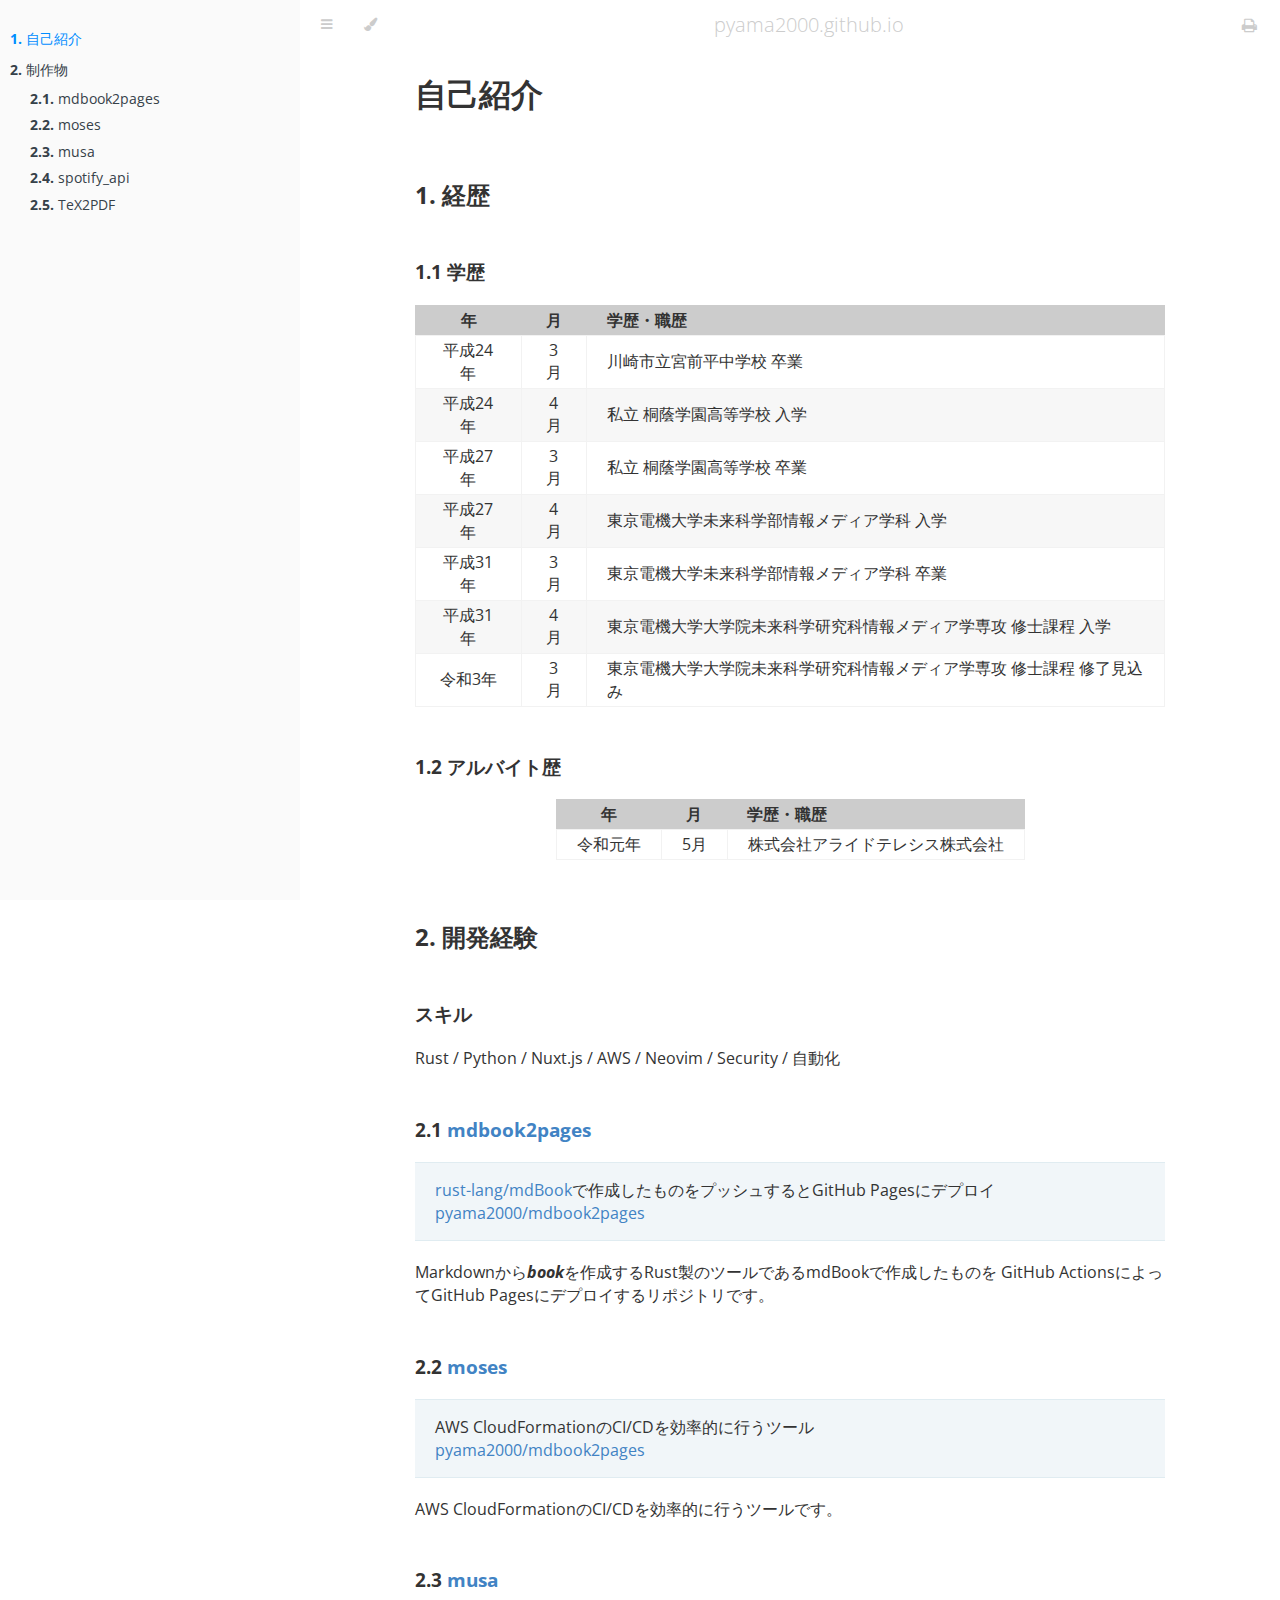
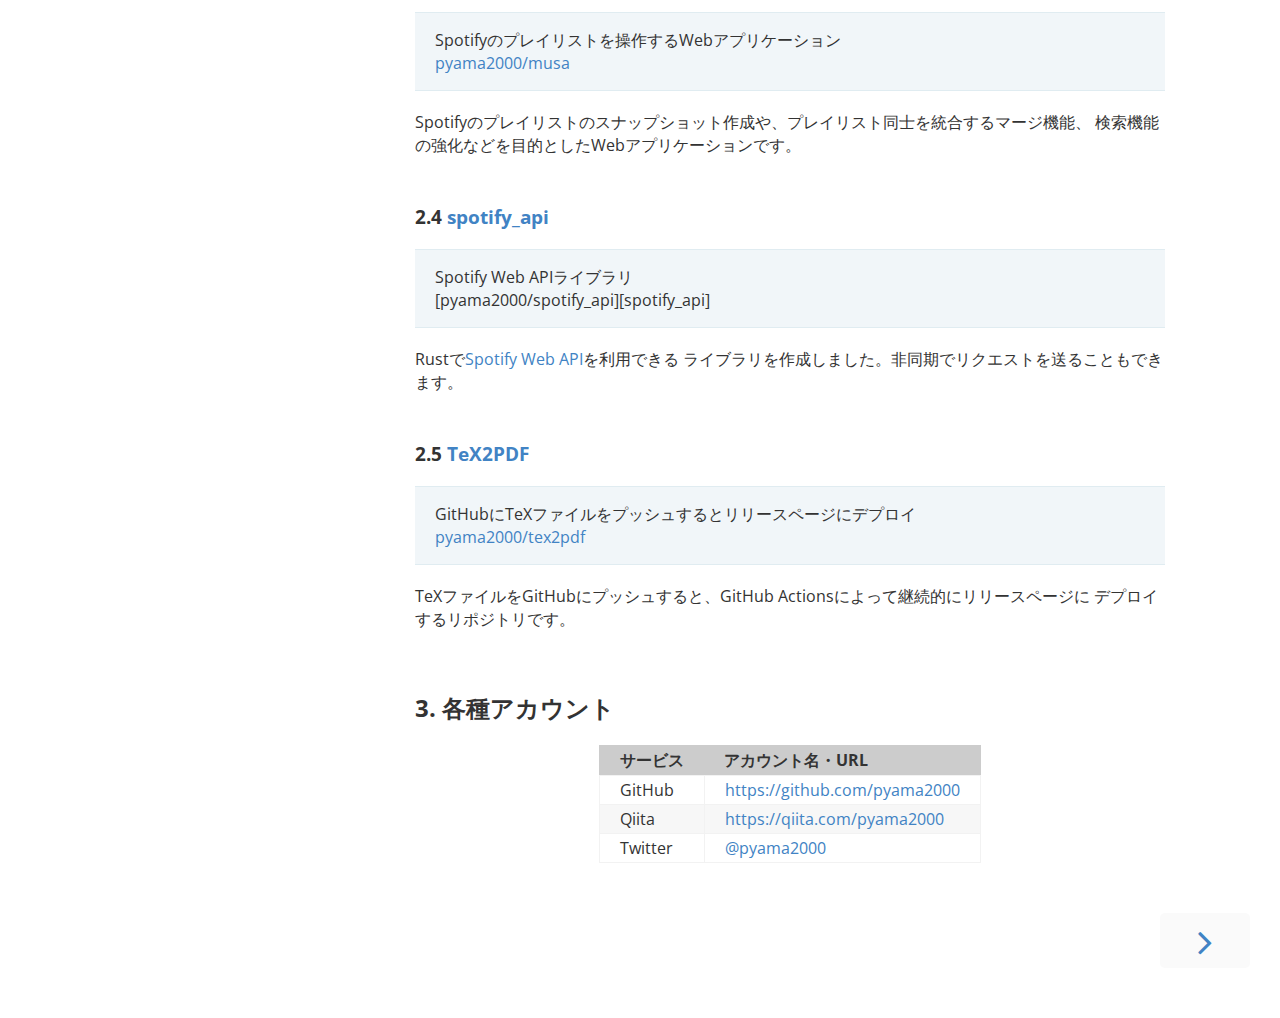
==== introduction.html @ 76fab77e "Automated deployment: Fri Jan 10 09:17:41 UTC 2020 pyama2000/mdbook2pages@8360979978c6d858d3a1d87ec2" ====
<!DOCTYPE HTML>
<html lang="jp" class="sidebar-visible no-js light">
    <head>
        <!-- Book generated using mdBook -->
        <meta charset="UTF-8">
        <title>自己紹介 - pyama2000.github.io</title>
        

        <meta content="text/html; charset=utf-8" http-equiv="Content-Type">
        <meta name="description" content="">
        <meta name="viewport" content="width=device-width, initial-scale=1">
        <meta name="theme-color" content="#ffffff" />

        <link rel="shortcut icon" href="favicon.png">
        <link rel="stylesheet" href="css/variables.css">
        <link rel="stylesheet" href="css/general.css">
        <link rel="stylesheet" href="css/chrome.css">
        <link rel="stylesheet" href="css/print.css" media="print">

        <!-- Fonts -->
        <link rel="stylesheet" href="FontAwesome/css/font-awesome.css">
        <link href="https://fonts.googleapis.com/css?family=Open+Sans:300italic,400italic,600italic,700italic,800italic,400,300,600,700,800" rel="stylesheet" type="text/css">
        <link href="https://fonts.googleapis.com/css?family=Source+Code+Pro:500" rel="stylesheet" type="text/css">

        <!-- Highlight.js Stylesheets -->
        <link rel="stylesheet" href="highlight.css">
        <link rel="stylesheet" href="tomorrow-night.css">
        <link rel="stylesheet" href="ayu-highlight.css">

        <!-- Custom theme stylesheets -->
        
        <link rel="stylesheet" href="theme/custom.css">
        

        
    </head>
    <body>
        <!-- Provide site root to javascript -->
        <script type="text/javascript">
            var path_to_root = "";
            var default_theme = window.matchMedia("(prefers-color-scheme: dark)").matches ? "light" : "light";
        </script>

        <!-- Work around some values being stored in localStorage wrapped in quotes -->
        <script type="text/javascript">
            try {
                var theme = localStorage.getItem('mdbook-theme');
                var sidebar = localStorage.getItem('mdbook-sidebar');

                if (theme.startsWith('"') && theme.endsWith('"')) {
                    localStorage.setItem('mdbook-theme', theme.slice(1, theme.length - 1));
                }

                if (sidebar.startsWith('"') && sidebar.endsWith('"')) {
                    localStorage.setItem('mdbook-sidebar', sidebar.slice(1, sidebar.length - 1));
                }
            } catch (e) { }
        </script>

        <!-- Set the theme before any content is loaded, prevents flash -->
        <script type="text/javascript">
            var theme;
            try { theme = localStorage.getItem('mdbook-theme'); } catch(e) { }
            if (theme === null || theme === undefined) { theme = default_theme; }
            var html = document.querySelector('html');
            html.classList.remove('no-js')
            html.classList.remove('light')
            html.classList.add(theme);
            html.classList.add('js');
        </script>

        <!-- Hide / unhide sidebar before it is displayed -->
        <script type="text/javascript">
            var html = document.querySelector('html');
            var sidebar = 'hidden';
            if (document.body.clientWidth >= 1080) {
                try { sidebar = localStorage.getItem('mdbook-sidebar'); } catch(e) { }
                sidebar = sidebar || 'visible';
            }
            html.classList.remove('sidebar-visible');
            html.classList.add("sidebar-" + sidebar);
        </script>

        <nav id="sidebar" class="sidebar" aria-label="Table of contents">
            <div id="sidebar-scrollbox" class="sidebar-scrollbox">
                <ol class="chapter"><li class="expanded "><a href="introduction.html" class="active"><strong aria-hidden="true">1.</strong> 自己紹介</a></li><li class="expanded "><a href="production/tof.html"><strong aria-hidden="true">2.</strong> 制作物</a></li><li><ol class="section"><li class="expanded "><a href="production/mdbook2pages.html"><strong aria-hidden="true">2.1.</strong> mdbook2pages</a></li><li class="expanded "><a href="production/moses.html"><strong aria-hidden="true">2.2.</strong> moses</a></li><li class="expanded "><a href="production/musa.html"><strong aria-hidden="true">2.3.</strong> musa</a></li><li class="expanded "><a href="production/spotif_api.html"><strong aria-hidden="true">2.4.</strong> spotify_api</a></li><li class="expanded "><a href="production/tex2pdf.html"><strong aria-hidden="true">2.5.</strong> TeX2PDF</a></li></ol></li></ol>
            </div>
            <div id="sidebar-resize-handle" class="sidebar-resize-handle"></div>
        </nav>

        <div id="page-wrapper" class="page-wrapper">

            <div class="page">
                
                <div id="menu-bar" class="menu-bar">
                    <div id="menu-bar-sticky-container">
                        <div class="left-buttons">
                            <button id="sidebar-toggle" class="icon-button" type="button" title="Toggle Table of Contents" aria-label="Toggle Table of Contents" aria-controls="sidebar">
                                <i class="fa fa-bars"></i>
                            </button>
                            <button id="theme-toggle" class="icon-button" type="button" title="Change theme" aria-label="Change theme" aria-haspopup="true" aria-expanded="false" aria-controls="theme-list">
                                <i class="fa fa-paint-brush"></i>
                            </button>
                            <ul id="theme-list" class="theme-popup" aria-label="Themes" role="menu">
                                <li role="none"><button role="menuitem" class="theme" id="light">Light (default)</button></li>
                                <li role="none"><button role="menuitem" class="theme" id="rust">Rust</button></li>
                                <li role="none"><button role="menuitem" class="theme" id="coal">Coal</button></li>
                                <li role="none"><button role="menuitem" class="theme" id="navy">Navy</button></li>
                                <li role="none"><button role="menuitem" class="theme" id="ayu">Ayu</button></li>
                            </ul>
                            
                        </div>

                        <h1 class="menu-title">pyama2000.github.io</h1>

                        <div class="right-buttons">
                            <a href="print.html" title="Print this book" aria-label="Print this book">
                                <i id="print-button" class="fa fa-print"></i>
                            </a>
                            
                        </div>
                    </div>
                </div>

                

                <!-- Apply ARIA attributes after the sidebar and the sidebar toggle button are added to the DOM -->
                <script type="text/javascript">
                    document.getElementById('sidebar-toggle').setAttribute('aria-expanded', sidebar === 'visible');
                    document.getElementById('sidebar').setAttribute('aria-hidden', sidebar !== 'visible');
                    Array.from(document.querySelectorAll('#sidebar a')).forEach(function(link) {
                        link.setAttribute('tabIndex', sidebar === 'visible' ? 0 : -1);
                    });
                </script>

                <div id="content" class="content">
                    <main>
                        <h1><a class="header" href="#自己紹介" id="自己紹介">自己紹介</a></h1>
<h2><a class="header" href="#1-経歴" id="1-経歴">1. 経歴</a></h2>
<h3><a class="header" href="#11-学歴" id="11-学歴">1.1 学歴</a></h3>
<table><thead><tr><th align="center">年</th><th align="center">月</th><th align="left">学歴・職歴</th></tr></thead><tbody>
<tr><td align="center">平成24年</td><td align="center">3月</td><td align="left">川崎市立宮前平中学校 卒業</td></tr>
<tr><td align="center">平成24年</td><td align="center">4月</td><td align="left">私立 桐蔭学園高等学校 入学</td></tr>
<tr><td align="center">平成27年</td><td align="center">3月</td><td align="left">私立 桐蔭学園高等学校 卒業</td></tr>
<tr><td align="center">平成27年</td><td align="center">4月</td><td align="left">東京電機大学未来科学部情報メディア学科 入学</td></tr>
<tr><td align="center">平成31年</td><td align="center">3月</td><td align="left">東京電機大学未来科学部情報メディア学科 卒業</td></tr>
<tr><td align="center">平成31年</td><td align="center">4月</td><td align="left">東京電機大学大学院未来科学研究科情報メディア学専攻 修士課程 入学</td></tr>
<tr><td align="center">令和3年</td><td align="center">3月</td><td align="left">東京電機大学大学院未来科学研究科情報メディア学専攻 修士課程 修了見込み</td></tr>
</tbody></table>
<h3><a class="header" href="#12-アルバイト歴" id="12-アルバイト歴">1.2 アルバイト歴</a></h3>
<table><thead><tr><th align="center">年</th><th align="center">月</th><th align="left">学歴・職歴</th></tr></thead><tbody>
<tr><td align="center">令和元年</td><td align="center">5月</td><td align="left">株式会社アライドテレシス株式会社</td></tr>
</tbody></table>
<h2><a class="header" href="#2-開発経験" id="2-開発経験">2. 開発経験</a></h2>
<h3><a class="header" href="#スキル" id="スキル">スキル</a></h3>
<p>Rust / Python / Nuxt.js / AWS / Neovim / Security / 自動化</p>
<h3><a class="header" href="#21-a-hrefproductionmdbook2pageshtmlmdbook2pagesa" id="21-a-hrefproductionmdbook2pageshtmlmdbook2pagesa">2.1 <a href="./production/mdbook2pages.html">mdbook2pages</a></a></h3>
<blockquote>
<p><a href="https://github.com/rust-lang/mdBook">rust-lang/mdBook</a>で作成したものをプッシュするとGitHub Pagesにデプロイ<br />
<a href="https://github.com/pyama2000/mdbook2pages">pyama2000/mdbook2pages</a></p>
</blockquote>
<p>Markdownから<em><strong>book</strong></em>を作成するRust製のツールであるmdBookで作成したものを
GitHub ActionsによってGitHub Pagesにデプロイするリポジトリです。</p>
<h3><a class="header" href="#22-a-hrefproductionmoseshtmlmosesa" id="22-a-hrefproductionmoseshtmlmosesa">2.2 <a href="./production/moses.html">moses</a></a></h3>
<blockquote>
<p>AWS CloudFormationのCI/CDを効率的に行うツール<br />
<a href="https://github.com/pyama2000/mdbook2pages">pyama2000/mdbook2pages</a></p>
</blockquote>
<p>AWS CloudFormationのCI/CDを効率的に行うツールです。</p>
<h3><a class="header" href="#23-a-hrefproductionmusahtmlmusaa" id="23-a-hrefproductionmusahtmlmusaa">2.3 <a href="./production/musa.html">musa</a></a></h3>
<blockquote>
<p>Spotifyのプレイリストを操作するWebアプリケーション<br />
<a href="https://github.com/pyama2000/musa">pyama2000/musa</a></p>
</blockquote>
<p>Spotifyのプレイリストのスナップショット作成や、プレイリスト同士を統合するマージ機能、
検索機能の強化などを目的としたWebアプリケーションです。</p>
<h3><a class="header" href="#24-a-hrefproductionspotif_apihtmlspotify_apia" id="24-a-hrefproductionspotif_apihtmlspotify_apia">2.4 <a href="./production/spotif_api.html">spotify_api</a></a></h3>
<blockquote>
<p>Spotify Web APIライブラリ<br />
[pyama2000/spotify_api][spotify_api]</p>
</blockquote>
<p>Rustで<a href="https://developer.spotify.com/documentation/web-api">Spotify Web API</a>を利用できる
ライブラリを作成しました。非同期でリクエストを送ることもできます。</p>
<h3><a class="header" href="#25-a-hrefproductiontex2pdfhtmltex2pdfa" id="25-a-hrefproductiontex2pdfhtmltex2pdfa">2.5 <a href="./production/tex2pdf.html">TeX2PDF</a></a></h3>
<blockquote>
<p>GitHubにTeXファイルをプッシュするとリリースページにデプロイ<br />
<a href="https://github.com/pyama2000/tex2pdf">pyama2000/tex2pdf</a></p>
</blockquote>
<p>TeXファイルをGitHubにプッシュすると、GitHub Actionsによって継続的にリリースページに
デプロイするリポジトリです。</p>
<h2><a class="header" href="#3-各種アカウント" id="3-各種アカウント">3. 各種アカウント</a></h2>
<table><thead><tr><th align="left">サービス</th><th align="left">アカウント名・URL</th></tr></thead><tbody>
<tr><td align="left">GitHub</td><td align="left"><a href="https://github.com/pyama2000">https://github.com/pyama2000</a></td></tr>
<tr><td align="left">Qiita</td><td align="left"><a href="https://qiita.com/pyama2000">https://qiita.com/pyama2000</a></td></tr>
<tr><td align="left">Twitter</td><td align="left"><a href="https://twitter.com/pyama2000">@pyama2000</a></td></tr>
</tbody></table>

                    </main>

                    <nav class="nav-wrapper" aria-label="Page navigation">
                        <!-- Mobile navigation buttons -->
                        

                        
                            <a rel="next" href="production/tof.html" class="mobile-nav-chapters next" title="Next chapter" aria-label="Next chapter" aria-keyshortcuts="Right">
                                <i class="fa fa-angle-right"></i>
                            </a>
                        

                        <div style="clear: both"></div>
                    </nav>
                </div>
            </div>

            <nav class="nav-wide-wrapper" aria-label="Page navigation">
                

                
                    <a href="production/tof.html" class="nav-chapters next" title="Next chapter" aria-label="Next chapter" aria-keyshortcuts="Right">
                        <i class="fa fa-angle-right"></i>
                    </a>
                
            </nav>

        </div>

        

        

        
        
        
        <script type="text/javascript">
            window.playpen_copyable = true;
        </script>
        

        

        

        <script src="clipboard.min.js" type="text/javascript" charset="utf-8"></script>
        <script src="highlight.js" type="text/javascript" charset="utf-8"></script>
        <script src="book.js" type="text/javascript" charset="utf-8"></script>

        <!-- Custom JS scripts -->
        

        

    </body>
</html>
---- css/variables.css ----
/* Globals */

:root {
    --sidebar-width: 300px;
    --page-padding: 15px;
    --content-max-width: 750px;
    --menu-bar-height: 50px;
}

/* Themes */

.ayu {
    --bg: hsl(210, 25%, 8%);
    --fg: #c5c5c5;

    --sidebar-bg: #14191f;
    --sidebar-fg: #c8c9db;
    --sidebar-non-existant: #5c6773;
    --sidebar-active: #ffb454;
    --sidebar-spacer: #2d334f;

    --scrollbar: var(--sidebar-fg);

    --icons: #737480;
    --icons-hover: #b7b9cc;

    --links: #0096cf;

    --inline-code-color: #ffb454;

    --theme-popup-bg: #14191f;
    --theme-popup-border: #5c6773;
    --theme-hover: #191f26;

    --quote-bg: hsl(226, 15%, 17%);
    --quote-border: hsl(226, 15%, 22%);

    --table-border-color: hsl(210, 25%, 13%);
    --table-header-bg: hsl(210, 25%, 28%);
    --table-alternate-bg: hsl(210, 25%, 11%);

    --searchbar-border-color: #848484;
    --searchbar-bg: #424242;
    --searchbar-fg: #fff;
    --searchbar-shadow-color: #d4c89f;
    --searchresults-header-fg: #666;
    --searchresults-border-color: #888;
    --searchresults-li-bg: #252932;
    --search-mark-bg: #e3b171;
}

.coal {
    --bg: hsl(200, 7%, 8%);
    --fg: #98a3ad;

    --sidebar-bg: #292c2f;
    --sidebar-fg: #a1adb8;
    --sidebar-non-existant: #505254;
    --sidebar-active: #3473ad;
    --sidebar-spacer: #393939;

    --scrollbar: var(--sidebar-fg);

    --icons: #43484d;
    --icons-hover: #b3c0cc;

    --links: #2b79a2;

    --inline-code-color: #c5c8c6;;

    --theme-popup-bg: #141617;
    --theme-popup-border: #43484d;
    --theme-hover: #1f2124;

    --quote-bg: hsl(234, 21%, 18%);
    --quote-border: hsl(234, 21%, 23%);

    --table-border-color: hsl(200, 7%, 13%);
    --table-header-bg: hsl(200, 7%, 28%);
    --table-alternate-bg: hsl(200, 7%, 11%);

    --searchbar-border-color: #aaa;
    --searchbar-bg: #b7b7b7;
    --searchbar-fg: #000;
    --searchbar-shadow-color: #aaa;
    --searchresults-header-fg: #666;
    --searchresults-border-color: #98a3ad;
    --searchresults-li-bg: #2b2b2f;
    --search-mark-bg: #355c7d;
}

.light {
    --bg: hsl(0, 0%, 100%);
    --fg: #333333;

    --sidebar-bg: #fafafa;
    --sidebar-fg: #364149;
    --sidebar-non-existant: #aaaaaa;
    --sidebar-active: #008cff;
    --sidebar-spacer: #f4f4f4;

    --scrollbar: #cccccc;

    --icons: #cccccc;
    --icons-hover: #333333;

    --links: #4183c4;

    --inline-code-color: #6e6b5e;

    --theme-popup-bg: #fafafa;
    --theme-popup-border: #cccccc;
    --theme-hover: #e6e6e6;

    --quote-bg: hsl(197, 37%, 96%);
    --quote-border: hsl(197, 37%, 91%);

    --table-border-color: hsl(0, 0%, 95%);
    --table-header-bg: hsl(0, 0%, 80%);
    --table-alternate-bg: hsl(0, 0%, 97%);

    --searchbar-border-color: #aaa;
    --searchbar-bg: #fafafa;
    --searchbar-fg: #000;
    --searchbar-shadow-color: #aaa;
    --searchresults-header-fg: #666;
    --searchresults-border-color: #888;
    --searchresults-li-bg: #e4f2fe;
    --search-mark-bg: #a2cff5;
}

.navy {
    --bg: hsl(226, 23%, 11%);
    --fg: #bcbdd0;

    --sidebar-bg: #282d3f;
    --sidebar-fg: #c8c9db;
    --sidebar-non-existant: #505274;
    --sidebar-active: #2b79a2;
    --sidebar-spacer: #2d334f;

    --scrollbar: var(--sidebar-fg);

    --icons: #737480;
    --icons-hover: #b7b9cc;

    --links: #2b79a2;

    --inline-code-color: #c5c8c6;;

    --theme-popup-bg: #161923;
    --theme-popup-border: #737480;
    --theme-hover: #282e40;

    --quote-bg: hsl(226, 15%, 17%);
    --quote-border: hsl(226, 15%, 22%);

    --table-border-color: hsl(226, 23%, 16%);
    --table-header-bg: hsl(226, 23%, 31%);
    --table-alternate-bg: hsl(226, 23%, 14%);

    --searchbar-border-color: #aaa;
    --searchbar-bg: #aeaec6;
    --searchbar-fg: #000;
    --searchbar-shadow-color: #aaa;
    --searchresults-header-fg: #5f5f71;
    --searchresults-border-color: #5c5c68;
    --searchresults-li-bg: #242430;
    --search-mark-bg: #a2cff5;
}

.rust {
    --bg: hsl(60, 9%, 87%);
    --fg: #262625;

    --sidebar-bg: #3b2e2a;
    --sidebar-fg: #c8c9db;
    --sidebar-non-existant: #505254;
    --sidebar-active: #e69f67;
    --sidebar-spacer: #45373a;

    --scrollbar: var(--sidebar-fg);

    --icons: #737480;
    --icons-hover: #262625;

    --links: #2b79a2;

    --inline-code-color: #6e6b5e;

    --theme-popup-bg: #e1e1db;
    --theme-popup-border: #b38f6b;
    --theme-hover: #99908a;

    --quote-bg: hsl(60, 5%, 75%);
    --quote-border: hsl(60, 5%, 70%);

    --table-border-color: hsl(60, 9%, 82%);
    --table-header-bg: #b3a497;
    --table-alternate-bg: hsl(60, 9%, 84%);

    --searchbar-border-color: #aaa;
    --searchbar-bg: #fafafa;
    --searchbar-fg: #000;
    --searchbar-shadow-color: #aaa;
    --searchresults-header-fg: #666;
    --searchresults-border-color: #888;
    --searchresults-li-bg: #dec2a2;
    --search-mark-bg: #e69f67;
}

@media (prefers-color-scheme: dark) {
    .light.no-js {
        --bg: hsl(200, 7%, 8%);
        --fg: #98a3ad;

        --sidebar-bg: #292c2f;
        --sidebar-fg: #a1adb8;
        --sidebar-non-existant: #505254;
        --sidebar-active: #3473ad;
        --sidebar-spacer: #393939;

        --scrollbar: var(--sidebar-fg);

        --icons: #43484d;
        --icons-hover: #b3c0cc;

        --links: #2b79a2;

        --inline-code-color: #c5c8c6;;

        --theme-popup-bg: #141617;
        --theme-popup-border: #43484d;
        --theme-hover: #1f2124;

        --quote-bg: hsl(234, 21%, 18%);
        --quote-border: hsl(234, 21%, 23%);

        --table-border-color: hsl(200, 7%, 13%);
        --table-header-bg: hsl(200, 7%, 28%);
        --table-alternate-bg: hsl(200, 7%, 11%);

        --searchbar-border-color: #aaa;
        --searchbar-bg: #b7b7b7;
        --searchbar-fg: #000;
        --searchbar-shadow-color: #aaa;
        --searchresults-header-fg: #666;
        --searchresults-border-color: #98a3ad;
        --searchresults-li-bg: #2b2b2f;
        --search-mark-bg: #355c7d;
    }
}
---- css/general.css ----
/* Base styles and content styles */

@import 'variables.css';

:root {
    /* Browser default font-size is 16px, this way 1 rem = 10px */
    font-size: 62.5%;
}

html {
    font-family: "Open Sans", sans-serif;
    color: var(--fg);
    background-color: var(--bg);
    text-size-adjust: none;
}

body {
    margin: 0;
    font-size: 1.6rem;
    overflow-x: hidden;
}

code {
    font-family: "Source Code Pro", Consolas, "Ubuntu Mono", Menlo, "DejaVu Sans Mono", monospace, monospace !important;
    font-size: 0.875em; /* please adjust the ace font size accordingly in editor.js */
}

.left { float: left; }
.right { float: right; }
.boring { opacity: 0.6; }
.hide-boring .boring { display: none; }
.hidden { display: none; }

h2, h3 { margin-top: 2.5em; }
h4, h5 { margin-top: 2em; }

.header + .header h3,
.header + .header h4,
.header + .header h5 {
    margin-top: 1em;
}

h1 a.header:target::before,
h2 a.header:target::before,
h3 a.header:target::before,
h4 a.header:target::before {
    display: inline-block;
    content: "»";
    margin-left: -30px;
    width: 30px;
}

h1 a.header:target,
h2 a.header:target,
h3 a.header:target,
h4 a.header:target {
    scroll-margin-top: calc(var(--menu-bar-height) + 0.5em);
}

.page {
    outline: 0;
    padding: 0 var(--page-padding);
}
.page-wrapper {
    box-sizing: border-box;
}
.js:not(.sidebar-resizing) .page-wrapper {
    transition: margin-left 0.3s ease, transform 0.3s ease; /* Animation: slide away */
}

.content {
    overflow-y: auto;
    padding: 0 15px;
    padding-bottom: 50px;
}
.content main {
    margin-left: auto;
    margin-right: auto;
    max-width: var(--content-max-width);
}
.content a { text-decoration: none; }
.content a:hover { text-decoration: underline; }
.content img { max-width: 100%; }
.content .header:link,
.content .header:visited {
    color: var(--fg);
}
.content .header:link,
.content .header:visited:hover {
    text-decoration: none;
}

table {
    margin: 0 auto;
    border-collapse: collapse;
}
table td {
    padding: 3px 20px;
    border: 1px var(--table-border-color) solid;
}
table thead {
    background: var(--table-header-bg);
}
table thead td {
    font-weight: 700;
    border: none;
}
table thead th {
    padding: 3px 20px;
}
table thead tr {
    border: 1px var(--table-header-bg) solid;
}
/* Alternate background colors for rows */
table tbody tr:nth-child(2n) {
    background: var(--table-alternate-bg);
}


blockquote {
    margin: 20px 0;
    padding: 0 20px;
    color: var(--fg);
    background-color: var(--quote-bg);
    border-top: .1em solid var(--quote-border);
    border-bottom: .1em solid var(--quote-border);
}


:not(.footnote-definition) + .footnote-definition,
.footnote-definition + :not(.footnote-definition) {
    margin-top: 2em;
}
.footnote-definition {
    font-size: 0.9em;
    margin: 0.5em 0;
}
.footnote-definition p {
    display: inline;
}

.tooltiptext {
    position: absolute;
    visibility: hidden;
    color: #fff;
    background-color: #333;
    transform: translateX(-50%); /* Center by moving tooltip 50% of its width left */
    left: -8px; /* Half of the width of the icon */
    top: -35px;
    font-size: 0.8em;
    text-align: center;
    border-radius: 6px;
    padding: 5px 8px;
    margin: 5px;
    z-index: 1000;
}
.tooltipped .tooltiptext {
    visibility: visible;
}
---- css/chrome.css ----
/* CSS for UI elements (a.k.a. chrome) */

@import 'variables.css';

::-webkit-scrollbar {
    background: var(--bg);
}
::-webkit-scrollbar-thumb {
    background: var(--scrollbar);
}
html {
    scrollbar-color: var(--scrollbar) var(--bg);
}
#searchresults a,
.content a:link,
a:visited,
a > .hljs {
    color: var(--links);
}

/* Menu Bar */

#menu-bar {
    position: -webkit-sticky;
    position: sticky;
    top: 0;
    z-index: 101;
    margin: auto calc(0px - var(--page-padding));
}
#menu-bar > #menu-bar-sticky-container {
    display: flex;
    flex-wrap: wrap;
    background-color: var(--bg);
    border-bottom-color: var(--bg);
    border-bottom-width: 1px;
    border-bottom-style: solid;
}
.js #menu-bar > #menu-bar-sticky-container {
    transition: transform 0.3s;
}
#menu-bar.bordered > #menu-bar-sticky-container  {
    border-bottom-color: var(--table-border-color);
}
#menu-bar i, #menu-bar .icon-button {
    position: relative;
    padding: 0 8px;
    z-index: 10;
    line-height: var(--menu-bar-height);
    cursor: pointer;
    transition: color 0.5s;
}
@media only screen and (max-width: 420px) {
    #menu-bar i, #menu-bar .icon-button {
        padding: 0 5px;
    }
}

.icon-button {
    border: none;
    background: none;
    padding: 0;
    color: inherit;
}
.icon-button i {
    margin: 0;
}

.right-buttons {
    margin: 0 15px;
}
.right-buttons a {
    text-decoration: none;
}

html:not(.sidebar-visible) #menu-bar:not(:hover).folded > #menu-bar-sticky-container {
    transform: translateY(calc(-10px - var(--menu-bar-height)));
}

.left-buttons {
    display: flex;
    margin: 0 5px;
}
.no-js .left-buttons {
    display: none;
}

.menu-title {
    display: inline-block;
    font-weight: 200;
    font-size: 2rem;
    line-height: var(--menu-bar-height);
    text-align: center;
    margin: 0;
    flex: 1;
    white-space: nowrap;
    overflow: hidden;
    text-overflow: ellipsis;
}
.js .menu-title {
    cursor: pointer;
}

.menu-bar,
.menu-bar:visited,
.nav-chapters,
.nav-chapters:visited,
.mobile-nav-chapters,
.mobile-nav-chapters:visited,
.menu-bar .icon-button,
.menu-bar a i {
    color: var(--icons);
}

.menu-bar i:hover,
.menu-bar .icon-button:hover,
.nav-chapters:hover,
.mobile-nav-chapters i:hover {
    color: var(--icons-hover);
}

/* Nav Icons */

.nav-chapters {
    font-size: 2.5em;
    text-align: center;
    text-decoration: none;

    position: fixed;
    top: 0;
    bottom: 0;
    margin: 0;
    max-width: 150px;
    min-width: 90px;

    display: flex;
    justify-content: center;
    align-content: center;
    flex-direction: column;

    transition: color 0.5s, background-color 0.5s;
}

.nav-chapters:hover {
    text-decoration: none;
    background-color: var(--theme-hover);
    transition: background-color 0.15s, color 0.15s;
}

.nav-wrapper {
    margin-top: 50px;
    display: none;
}

.mobile-nav-chapters {
    font-size: 2.5em;
    text-align: center;
    text-decoration: none;
    width: 90px;
    border-radius: 5px;
    background-color: var(--sidebar-bg);
}

.previous {
    float: left;
}

.next {
    float: right;
    right: var(--page-padding);
}

@media only screen and (max-width: 1080px) {
    .nav-wide-wrapper { display: none; }
    .nav-wrapper { display: block; }
}

@media only screen and (max-width: 1380px) {
    .sidebar-visible .nav-wide-wrapper { display: none; }
    .sidebar-visible .nav-wrapper { display: block; }
}

/* Inline code */

:not(pre) > .hljs {
    display: inline;
    padding: 0.1em 0.3em;
    border-radius: 3px;
}

:not(pre):not(a) > .hljs {
    color: var(--inline-code-color);
    overflow-x: initial;
}

a:hover > .hljs {
    text-decoration: underline;
}

pre {
    position: relative;
}
pre > .buttons {
    position: absolute;
    z-index: 100;
    right: 5px;
    top: 5px;

    color: var(--sidebar-fg);
    cursor: pointer;
}
pre > .buttons :hover {
    color: var(--sidebar-active);
}
pre > .buttons i {
    margin-left: 8px;
}
pre > .buttons button {
    color: inherit;
    background: transparent;
    border: none;
    cursor: inherit;
}
pre > .result {
    margin-top: 10px;
}

/* Search */

#searchresults a {
    text-decoration: none;
}

mark {
    border-radius: 2px;
    padding: 0 3px 1px 3px;
    margin: 0 -3px -1px -3px;
    background-color: var(--search-mark-bg);
    transition: background-color 300ms linear;
    cursor: pointer;
}

mark.fade-out {
    background-color: rgba(0,0,0,0) !important;
    cursor: auto;
}

.searchbar-outer {
    margin-left: auto;
    margin-right: auto;
    max-width: var(--content-max-width);
}

#searchbar {
    width: 100%;
    margin: 5px auto 0px auto;
    padding: 10px 16px;
    transition: box-shadow 300ms ease-in-out;
    border: 1px solid var(--searchbar-border-color);
    border-radius: 3px;
    background-color: var(--searchbar-bg);
    color: var(--searchbar-fg);
}
#searchbar:focus,
#searchbar.active {
    box-shadow: 0 0 3px var(--searchbar-shadow-color);
}

.searchresults-header {
    font-weight: bold;
    font-size: 1em;
    padding: 18px 0 0 5px;
    color: var(--searchresults-header-fg);
}

.searchresults-outer {
    margin-left: auto;
    margin-right: auto;
    max-width: var(--content-max-width);
    border-bottom: 1px dashed var(--searchresults-border-color);
}

ul#searchresults {
    list-style: none;
    padding-left: 20px;
}
ul#searchresults li {
    margin: 10px 0px;
    padding: 2px;
    border-radius: 2px;
}
ul#searchresults li.focus {
    background-color: var(--searchresults-li-bg);
}
ul#searchresults span.teaser {
    display: block;
    clear: both;
    margin: 5px 0 0 20px;
    font-size: 0.8em;
}
ul#searchresults span.teaser em {
    font-weight: bold;
    font-style: normal;
}

/* Sidebar */

.sidebar {
    position: fixed;
    left: 0;
    top: 0;
    bottom: 0;
    width: var(--sidebar-width);
    font-size: 0.875em;
    box-sizing: border-box;
    -webkit-overflow-scrolling: touch;
    overscroll-behavior-y: contain;
    background-color: var(--sidebar-bg);
    color: var(--sidebar-fg);
}
.sidebar-resizing {
    -moz-user-select: none;
    -webkit-user-select: none;
    -ms-user-select: none;
    user-select: none;
}
.js:not(.sidebar-resizing) .sidebar {
    transition: transform 0.3s; /* Animation: slide away */
}
.sidebar code {
    line-height: 2em;
}
.sidebar .sidebar-scrollbox {
    overflow-y: auto;
    position: absolute;
    top: 0;
    bottom: 0;
    left: 0;
    right: 0;
    padding: 10px 10px;
}
.sidebar .sidebar-resize-handle {
    position: absolute;
    cursor: col-resize;
    width: 0;
    right: 0;
    top: 0;
    bottom: 0;
}
.js .sidebar .sidebar-resize-handle {
    cursor: col-resize;
    width: 5px;
}
.sidebar-hidden .sidebar {
    transform: translateX(calc(0px - var(--sidebar-width)));
}
.sidebar::-webkit-scrollbar {
    background: var(--sidebar-bg);
}
.sidebar::-webkit-scrollbar-thumb {
    background: var(--scrollbar);
}

.sidebar-visible .page-wrapper {
    transform: translateX(var(--sidebar-width));
}
@media only screen and (min-width: 620px) {
    .sidebar-visible .page-wrapper {
        transform: none;
        margin-left: var(--sidebar-width);
    }
}

.chapter {
    list-style: none outside none;
    padding-left: 0;
    line-height: 2.2em;
}

.chapter ol {
    width: 100%;
}

.chapter li {
    display: flex;
    color: var(--sidebar-non-existant);
}
.chapter li a {
    display: block;
    padding: 0;
    text-decoration: none;
    color: var(--sidebar-fg);
}

.chapter li a:hover {
    color: var(--sidebar-active);
}

.chapter li a.active {
    color: var(--sidebar-active);
}

.chapter li > a.toggle {
    cursor: pointer;
    display: block;
    margin-left: auto;
    padding: 0 10px;
    user-select: none;
    opacity: 0.68;
}

.chapter li > a.toggle div {
    transition: transform 0.5s;
}

/* collapse the section */
.chapter li:not(.expanded) + li > ol {
    display: none;
}

.chapter li.expanded > a.toggle div {
    transform: rotate(90deg);
}

.spacer {
    width: 100%;
    height: 3px;
    margin: 5px 0px;
}
.chapter .spacer {
    background-color: var(--sidebar-spacer);
}

@media (-moz-touch-enabled: 1), (pointer: coarse) {
    .chapter li a { padding: 5px 0; }
    .spacer { margin: 10px 0; }
}

.section {
    list-style: none outside none;
    padding-left: 20px;
    line-height: 1.9em;
}

/* Theme Menu Popup */

.theme-popup {
    position: absolute;
    left: 10px;
    top: var(--menu-bar-height);
    z-index: 1000;
    border-radius: 4px;
    font-size: 0.7em;
    color: var(--fg);
    background: var(--theme-popup-bg);
    border: 1px solid var(--theme-popup-border);
    margin: 0;
    padding: 0;
    list-style: none;
    display: none;
}
.theme-popup .default {
    color: var(--icons);
}
.theme-popup .theme {
    width: 100%;
    border: 0;
    margin: 0;
    padding: 2px 10px;
    line-height: 25px;
    white-space: nowrap;
    text-align: left;
    cursor: pointer;
    color: inherit;
    background: inherit;
    font-size: inherit;
}
.theme-popup .theme:hover {
    background-color: var(--theme-hover);
}
.theme-popup .theme:hover:first-child,
.theme-popup .theme:hover:last-child {
    border-top-left-radius: inherit;
    border-top-right-radius: inherit;
}
---- css/print.css ----
#sidebar,
#menu-bar,
.nav-chapters,
.mobile-nav-chapters {
    display: none;
}

#page-wrapper.page-wrapper {
    transform: none;
    margin-left: 0px;
    overflow-y: initial;
}

#content {
    max-width: none;
    margin: 0;
    padding: 0;
}

.page {
    overflow-y: initial;
}

code {
    background-color: #666666;
    border-radius: 5px;

    /* Force background to be printed in Chrome */
    -webkit-print-color-adjust: exact;
}

pre > .buttons {
    z-index: 2;
}

a, a:visited, a:active, a:hover {
    color: #4183c4;
    text-decoration: none;
}

h1, h2, h3, h4, h5, h6 {
    page-break-inside: avoid;
    page-break-after: avoid;
}

pre, code {
    page-break-inside: avoid;
    white-space: pre-wrap;
}

.fa {
    display: none !important;
}
---- highlight.css ----
/*

Gruvbox style (dark) (c) Pavel Pertsev (original style at https://github.com/morhetz/gruvbox)

*/

.hljs {
  display: block;
  overflow-x: auto;
  padding: 0.5em;
  background: #282828;
}

.hljs,
.hljs-subst {
  color: #ebdbb2 !important;
}

/* Gruvbox Red */
.hljs-deletion,
.hljs-formula,
.hljs-keyword,
.hljs-link,
.hljs-selector-tag {
  color: #fb4934;
}

/* Gruvbox Blue */
.hljs-built_in,
.hljs-emphasis,
.hljs-name,
.hljs-quote,
.hljs-strong,
.hljs-title,
.hljs-variable {
  color: #83a598;
}

/* Gruvbox Yellow */
.hljs-attr,
.hljs-params,
.hljs-template-tag,
.hljs-type {
  color: #fabd2f;
}

/* Gruvbox Purple */
.hljs-builtin-name,
.hljs-doctag,
.hljs-literal,
.hljs-number {
  color: #8f3f71;
}

/* Gruvbox Orange */
.hljs-code,
.hljs-meta,
.hljs-regexp,
.hljs-selector-id,
.hljs-template-variable {
  color: #fe8019;
}

/* Gruvbox Green */
.hljs-addition,
.hljs-meta-string,
.hljs-section,
.hljs-selector-attr,
.hljs-selector-class,
.hljs-string,
.hljs-symbol {
  color: #b8bb26;
}

/* Gruvbox Aqua */
.hljs-attribute,
.hljs-bullet,
.hljs-class,
.hljs-function,
.hljs-function .hljs-keyword,
.hljs-meta-keyword,
.hljs-selector-pseudo,
.hljs-tag {
  color: #8ec07c;
}

/* Gruvbox Gray */
.hljs-comment {
  color: #928374;
}

/* Gruvbox Purple */
.hljs-link_label,
.hljs-literal,
.hljs-number {
  color: #d3869b;
}

.hljs-comment,
.hljs-emphasis {
  font-style: italic;
}

.hljs-section,
.hljs-strong,
.hljs-tag {
  font-weight: bold;
}
---- tomorrow-night.css ----
/* Tomorrow Night Theme */
/* http://jmblog.github.com/color-themes-for-google-code-highlightjs */
/* Original theme - https://github.com/chriskempson/tomorrow-theme */
/* http://jmblog.github.com/color-themes-for-google-code-highlightjs */

/* Tomorrow Comment */
.hljs-comment {
  color: #969896;
}

/* Tomorrow Red */
.hljs-variable,
.hljs-attribute,
.hljs-tag,
.hljs-regexp,
.ruby .hljs-constant,
.xml .hljs-tag .hljs-title,
.xml .hljs-pi,
.xml .hljs-doctype,
.html .hljs-doctype,
.css .hljs-id,
.css .hljs-class,
.css .hljs-pseudo {
  color: #cc6666;
}

/* Tomorrow Orange */
.hljs-number,
.hljs-preprocessor,
.hljs-pragma,
.hljs-built_in,
.hljs-literal,
.hljs-params,
.hljs-constant {
  color: #de935f;
}

/* Tomorrow Yellow */
.ruby .hljs-class .hljs-title,
.css .hljs-rule .hljs-attribute {
  color: #f0c674;
}

/* Tomorrow Green */
.hljs-string,
.hljs-value,
.hljs-inheritance,
.hljs-header,
.hljs-name,
.ruby .hljs-symbol,
.xml .hljs-cdata {
  color: #b5bd68;
}

/* Tomorrow Aqua */
.hljs-title,
.css .hljs-hexcolor {
  color: #8abeb7;
}

/* Tomorrow Blue */
.hljs-function,
.python .hljs-decorator,
.python .hljs-title,
.ruby .hljs-function .hljs-title,
.ruby .hljs-title .hljs-keyword,
.perl .hljs-sub,
.javascript .hljs-title,
.coffeescript .hljs-title {
  color: #81a2be;
}

/* Tomorrow Purple */
.hljs-keyword,
.javascript .hljs-function {
  color: #b294bb;
}

.hljs {
  display: block;
  overflow-x: auto;
  background: #1d1f21;
  color: #c5c8c6;
  padding: 0.5em;
  -webkit-text-size-adjust: none;
}

.coffeescript .javascript,
.javascript .xml,
.tex .hljs-formula,
.xml .javascript,
.xml .vbscript,
.xml .css,
.xml .hljs-cdata {
  opacity: 0.5;
}

.hljs-addition {
  color: #718c00;
}

.hljs-deletion {
  color: #c82829;
}
---- ayu-highlight.css ----
/*
Based off of the Ayu theme
Original by Dempfi (https://github.com/dempfi/ayu)
*/

.hljs {
  display: block;
  overflow-x: auto;
  background: #191f26;
  color: #e6e1cf;
  padding: 0.5em;
}

.hljs-comment,
.hljs-quote,
.hljs-meta {
  color: #5c6773;
  font-style: italic;
}

.hljs-variable,
.hljs-template-variable,
.hljs-attribute,
.hljs-attr,
.hljs-regexp,
.hljs-link,
.hljs-selector-id,
.hljs-selector-class {
  color: #ff7733;
}

.hljs-number,
.hljs-builtin-name,
.hljs-literal,
.hljs-type,
.hljs-params {
  color: #ffee99;
}

.hljs-string,
.hljs-bullet {
  color: #b8cc52;
}

.hljs-title,
.hljs-built_in,
.hljs-section {
  color: #ffb454;
}

.hljs-keyword,
.hljs-selector-tag,
.hljs-symbol {
  color: #ff7733;
}

.hljs-name {
    color: #36a3d9;
}

.hljs-tag {
    color: #00568d;
}

.hljs-emphasis {
  font-style: italic;
}

.hljs-strong {
  font-weight: bold;
}

.hljs-addition {
  color: #91b362;
}

.hljs-deletion {
  color: #d96c75;
}
---- theme/custom.css ----
pre > .buttons button {
  color: white;
}
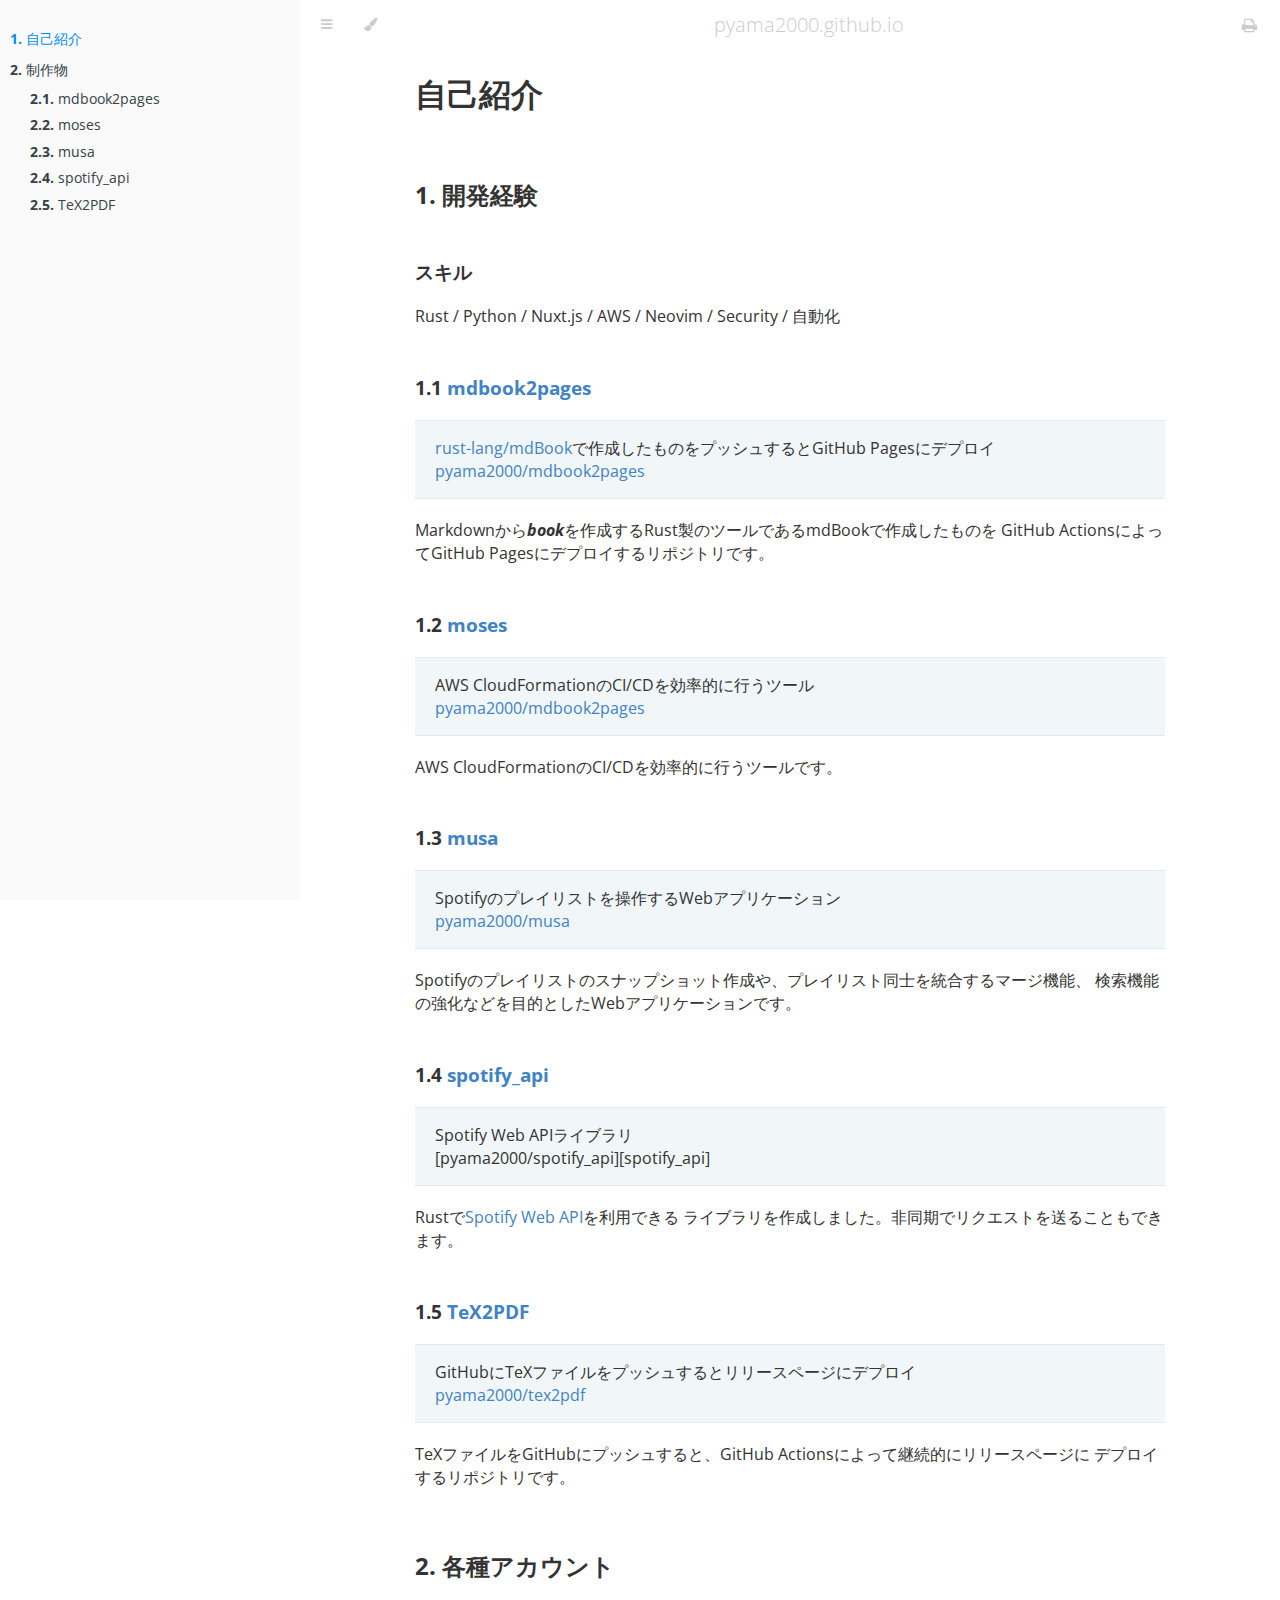
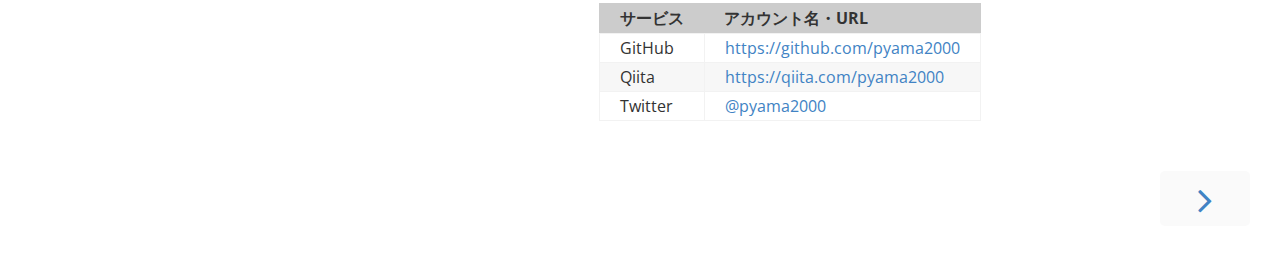
==== commit 2c104ef9: "Automated deployment: Fri Jan 10 17:54:09 UTC 2020 pyama2000/mdbook2pages@b13ab377bea8a5133ad0a52669" ====
--- a/introduction.html
+++ b/introduction.html
@@ -136,59 +136,44 @@
                 <div id="content" class="content">
                     <main>
                         <h1><a class="header" href="#自己紹介" id="自己紹介">自己紹介</a></h1>
-<h2><a class="header" href="#1-経歴" id="1-経歴">1. 経歴</a></h2>
-<h3><a class="header" href="#11-学歴" id="11-学歴">1.1 学歴</a></h3>
-<table><thead><tr><th align="center">年</th><th align="center">月</th><th align="left">学歴・職歴</th></tr></thead><tbody>
-<tr><td align="center">平成24年</td><td align="center">3月</td><td align="left">川崎市立宮前平中学校 卒業</td></tr>
-<tr><td align="center">平成24年</td><td align="center">4月</td><td align="left">私立 桐蔭学園高等学校 入学</td></tr>
-<tr><td align="center">平成27年</td><td align="center">3月</td><td align="left">私立 桐蔭学園高等学校 卒業</td></tr>
-<tr><td align="center">平成27年</td><td align="center">4月</td><td align="left">東京電機大学未来科学部情報メディア学科 入学</td></tr>
-<tr><td align="center">平成31年</td><td align="center">3月</td><td align="left">東京電機大学未来科学部情報メディア学科 卒業</td></tr>
-<tr><td align="center">平成31年</td><td align="center">4月</td><td align="left">東京電機大学大学院未来科学研究科情報メディア学専攻 修士課程 入学</td></tr>
-<tr><td align="center">令和3年</td><td align="center">3月</td><td align="left">東京電機大学大学院未来科学研究科情報メディア学専攻 修士課程 修了見込み</td></tr>
-</tbody></table>
-<h3><a class="header" href="#12-アルバイト歴" id="12-アルバイト歴">1.2 アルバイト歴</a></h3>
-<table><thead><tr><th align="center">年</th><th align="center">月</th><th align="left">学歴・職歴</th></tr></thead><tbody>
-<tr><td align="center">令和元年</td><td align="center">5月</td><td align="left">株式会社アライドテレシス株式会社</td></tr>
-</tbody></table>
-<h2><a class="header" href="#2-開発経験" id="2-開発経験">2. 開発経験</a></h2>
+<h2><a class="header" href="#1-開発経験" id="1-開発経験">1. 開発経験</a></h2>
 <h3><a class="header" href="#スキル" id="スキル">スキル</a></h3>
 <p>Rust / Python / Nuxt.js / AWS / Neovim / Security / 自動化</p>
-<h3><a class="header" href="#21-a-hrefproductionmdbook2pageshtmlmdbook2pagesa" id="21-a-hrefproductionmdbook2pageshtmlmdbook2pagesa">2.1 <a href="./production/mdbook2pages.html">mdbook2pages</a></a></h3>
+<h3><a class="header" href="#11-a-hrefproductionmdbook2pageshtmlmdbook2pagesa" id="11-a-hrefproductionmdbook2pageshtmlmdbook2pagesa">1.1 <a href="./production/mdbook2pages.html">mdbook2pages</a></a></h3>
 <blockquote>
 <p><a href="https://github.com/rust-lang/mdBook">rust-lang/mdBook</a>で作成したものをプッシュするとGitHub Pagesにデプロイ<br />
 <a href="https://github.com/pyama2000/mdbook2pages">pyama2000/mdbook2pages</a></p>
 </blockquote>
 <p>Markdownから<em><strong>book</strong></em>を作成するRust製のツールであるmdBookで作成したものを
 GitHub ActionsによってGitHub Pagesにデプロイするリポジトリです。</p>
-<h3><a class="header" href="#22-a-hrefproductionmoseshtmlmosesa" id="22-a-hrefproductionmoseshtmlmosesa">2.2 <a href="./production/moses.html">moses</a></a></h3>
+<h3><a class="header" href="#12-a-hrefproductionmoseshtmlmosesa" id="12-a-hrefproductionmoseshtmlmosesa">1.2 <a href="./production/moses.html">moses</a></a></h3>
 <blockquote>
 <p>AWS CloudFormationのCI/CDを効率的に行うツール<br />
 <a href="https://github.com/pyama2000/mdbook2pages">pyama2000/mdbook2pages</a></p>
 </blockquote>
 <p>AWS CloudFormationのCI/CDを効率的に行うツールです。</p>
-<h3><a class="header" href="#23-a-hrefproductionmusahtmlmusaa" id="23-a-hrefproductionmusahtmlmusaa">2.3 <a href="./production/musa.html">musa</a></a></h3>
+<h3><a class="header" href="#13-a-hrefproductionmusahtmlmusaa" id="13-a-hrefproductionmusahtmlmusaa">1.3 <a href="./production/musa.html">musa</a></a></h3>
 <blockquote>
 <p>Spotifyのプレイリストを操作するWebアプリケーション<br />
 <a href="https://github.com/pyama2000/musa">pyama2000/musa</a></p>
 </blockquote>
 <p>Spotifyのプレイリストのスナップショット作成や、プレイリスト同士を統合するマージ機能、
 検索機能の強化などを目的としたWebアプリケーションです。</p>
-<h3><a class="header" href="#24-a-hrefproductionspotif_apihtmlspotify_apia" id="24-a-hrefproductionspotif_apihtmlspotify_apia">2.4 <a href="./production/spotif_api.html">spotify_api</a></a></h3>
+<h3><a class="header" href="#14-a-hrefproductionspotif_apihtmlspotify_apia" id="14-a-hrefproductionspotif_apihtmlspotify_apia">1.4 <a href="./production/spotif_api.html">spotify_api</a></a></h3>
 <blockquote>
 <p>Spotify Web APIライブラリ<br />
 [pyama2000/spotify_api][spotify_api]</p>
 </blockquote>
 <p>Rustで<a href="https://developer.spotify.com/documentation/web-api">Spotify Web API</a>を利用できる
 ライブラリを作成しました。非同期でリクエストを送ることもできます。</p>
-<h3><a class="header" href="#25-a-hrefproductiontex2pdfhtmltex2pdfa" id="25-a-hrefproductiontex2pdfhtmltex2pdfa">2.5 <a href="./production/tex2pdf.html">TeX2PDF</a></a></h3>
+<h3><a class="header" href="#15-a-hrefproductiontex2pdfhtmltex2pdfa" id="15-a-hrefproductiontex2pdfhtmltex2pdfa">1.5 <a href="./production/tex2pdf.html">TeX2PDF</a></a></h3>
 <blockquote>
 <p>GitHubにTeXファイルをプッシュするとリリースページにデプロイ<br />
 <a href="https://github.com/pyama2000/tex2pdf">pyama2000/tex2pdf</a></p>
 </blockquote>
 <p>TeXファイルをGitHubにプッシュすると、GitHub Actionsによって継続的にリリースページに
 デプロイするリポジトリです。</p>
-<h2><a class="header" href="#3-各種アカウント" id="3-各種アカウント">3. 各種アカウント</a></h2>
+<h2><a class="header" href="#2-各種アカウント" id="2-各種アカウント">2. 各種アカウント</a></h2>
 <table><thead><tr><th align="left">サービス</th><th align="left">アカウント名・URL</th></tr></thead><tbody>
 <tr><td align="left">GitHub</td><td align="left"><a href="https://github.com/pyama2000">https://github.com/pyama2000</a></td></tr>
 <tr><td align="left">Qiita</td><td align="left"><a href="https://qiita.com/pyama2000">https://qiita.com/pyama2000</a></td></tr>
